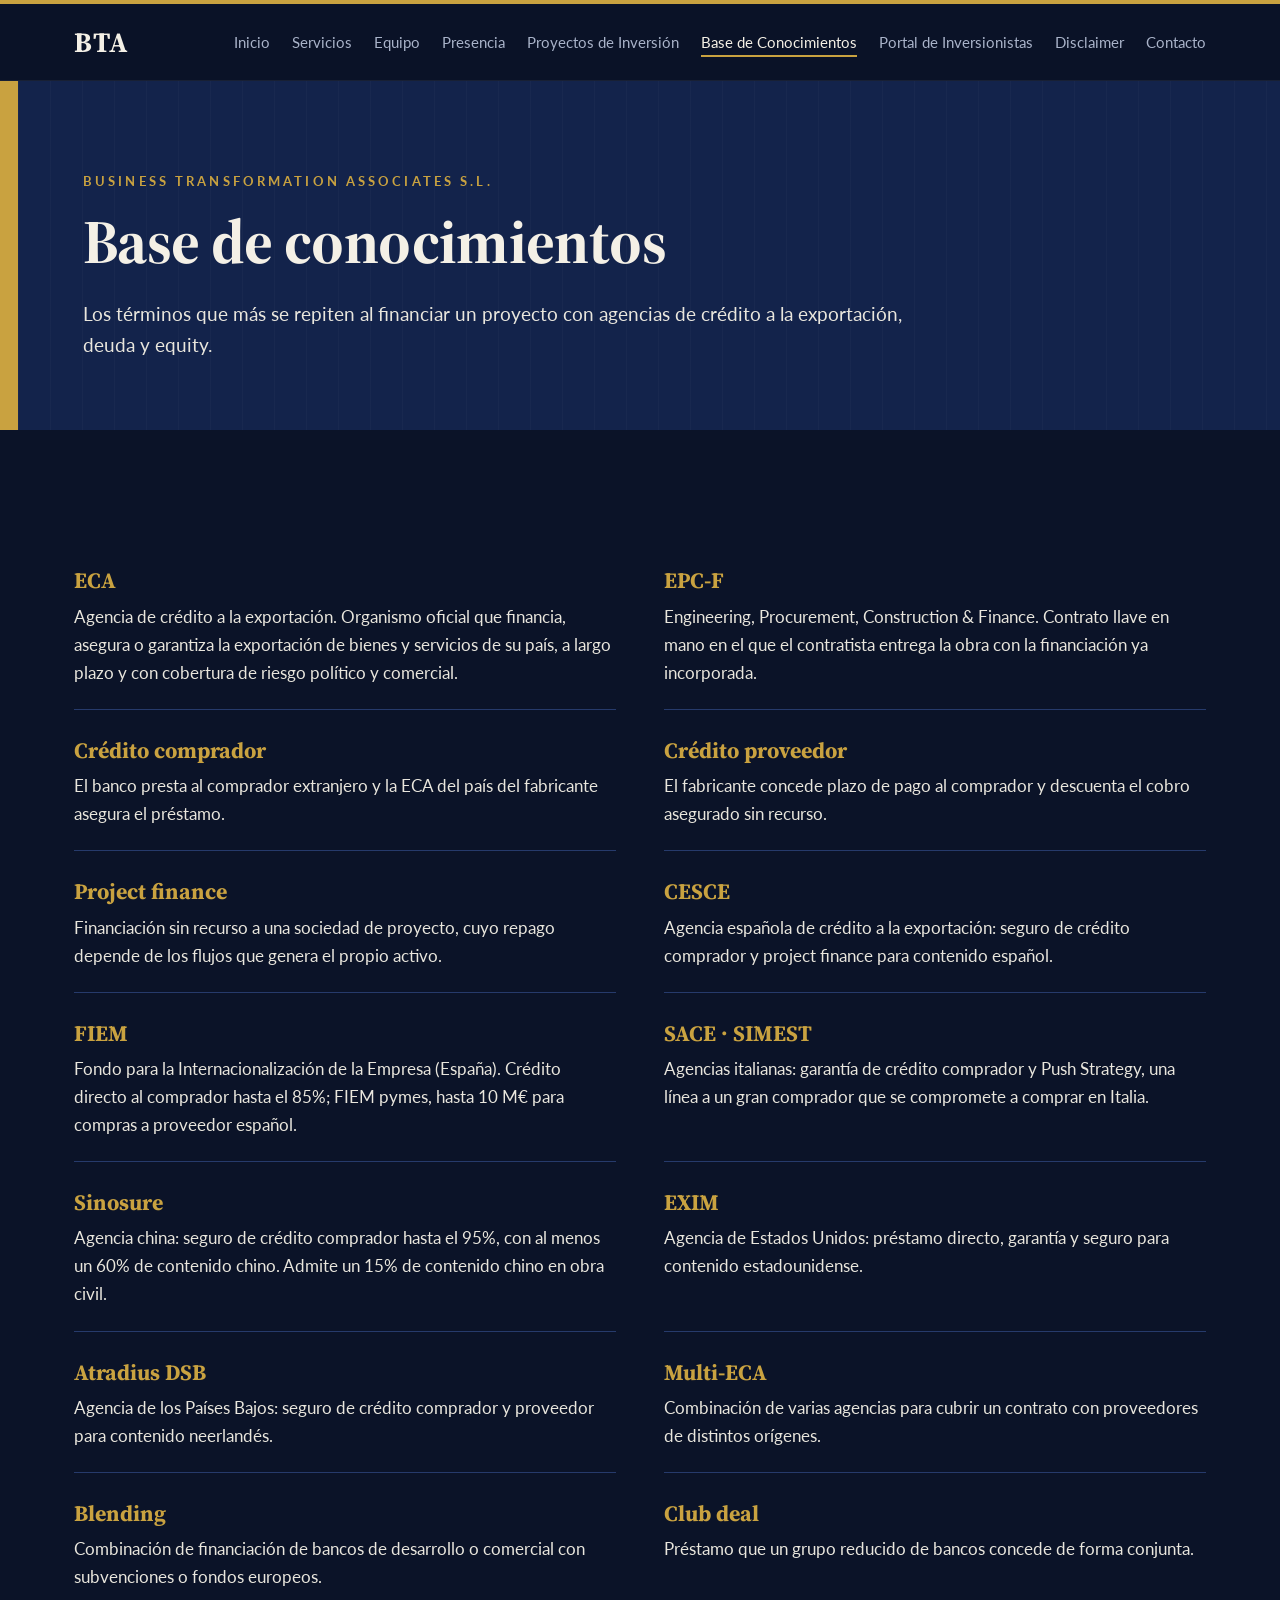
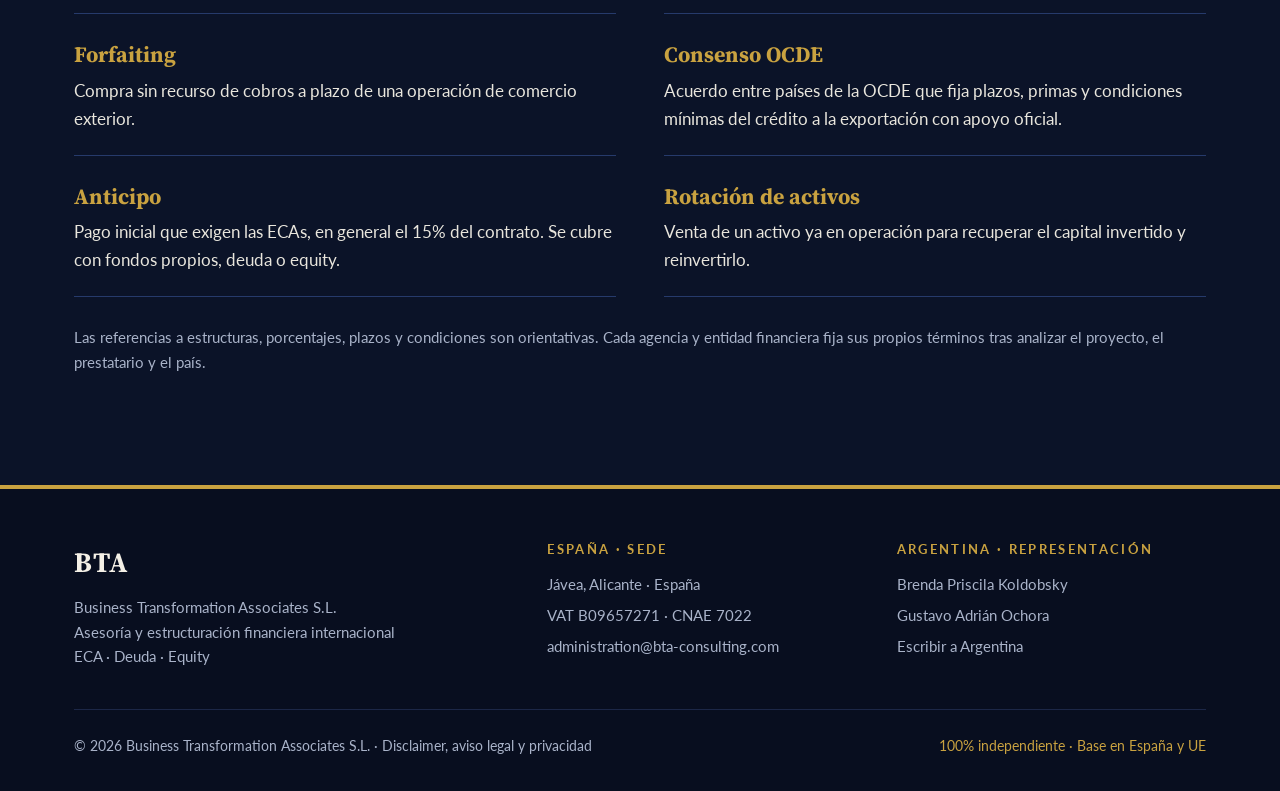
==== conocimientos.html @ 6309d55d "Sitio web de BTA España a partir del brochure 2026 Co-Authored-By: Claude Opus 5.5 <noreply@anthropi" ====
<!doctype html>
<html lang="es">
<head>
  <meta charset="utf-8">
  <meta name="viewport" content="width=device-width, initial-scale=1">
  <title>Base de Conocimientos · BTA</title>
  <meta name="description" content="Glosario de financiación internacional: ECAs, EPC-F, crédito comprador, project finance y más.">
  <meta property="og:title" content="Base de Conocimientos · BTA">
  <meta property="og:description" content="Glosario de financiación internacional: ECAs, EPC-F, crédito comprador, project finance y más.">
  <meta property="og:type" content="website">
  <link rel="icon" href="img/favicon.svg" type="image/svg+xml">
  <link rel="preconnect" href="https://fonts.googleapis.com">
  <link rel="preconnect" href="https://fonts.gstatic.com" crossorigin>
  <link href="https://fonts.googleapis.com/css2?family=Lato:wght@400;700&family=Source+Serif+4:opsz,wght@8..60,400;8..60,700&display=swap" rel="stylesheet">
  <link rel="stylesheet" href="css/styles.css">
</head>
<body>
<a class="saltar" href="#contenido">Saltar al contenido</a>

<header class="cabecera">
  <div class="contenedor">
    <a class="marca" href="index.html" aria-label="BTA · Business Transformation Associates, inicio">
      <span class="marca-sello">BTA</span>
      <span class="marca-texto">Business Transformation<span>Associates S.L.</span></span>
    </a>
    <nav aria-label="Principal">
      <button class="hamburguesa" aria-expanded="false" aria-controls="menu" aria-label="Abrir menú"><span></span><span></span><span></span></button>
      <ul class="menu" id="menu">
        <li><a href="index.html">Inicio</a></li>
        <li><a href="servicios.html">Servicios</a></li>
        <li><a href="equipo.html">Equipo</a></li>
        <li><a href="presencia.html">Presencia</a></li>
        <li><a href="proyectos.html">Proyectos de Inversión</a></li>
        <li><a href="conocimientos.html" class="activo" aria-current="page">Base de Conocimientos</a></li>
        <li><a href="inversionistas.html">Portal de Inversionistas</a></li>
        <li><a href="disclaimer.html">Disclaimer</a></li>
        <li><a href="contacto.html">Contacto</a></li>
      </ul>
    </nav>
  </div>
</header>

<main id="contenido">


<section class="cabecera-pagina">
  <div class="contenedor">
    <p class="antetitulo">Business Transformation Associates S.L.</p>
    <h1>Base de conocimientos</h1>
    <p class="intro">Los términos que más se repiten al financiar un proyecto con agencias de crédito a la exportación, deuda y equity.</p>
  </div>
</section>

<section class="seccion sin-borde">
  <div class="contenedor">
    <dl class="glosario">
      <div><dt>ECA</dt><dd>Agencia de crédito a la exportación. Organismo oficial que financia, asegura o garantiza la exportación de bienes y servicios de su país, a largo plazo y con cobertura de riesgo político y comercial.</dd></div>
      <div><dt>EPC-F</dt><dd>Engineering, Procurement, Construction & Finance. Contrato llave en mano en el que el contratista entrega la obra con la financiación ya incorporada.</dd></div>
      <div><dt>Crédito comprador</dt><dd>El banco presta al comprador extranjero y la ECA del país del fabricante asegura el préstamo.</dd></div>
      <div><dt>Crédito proveedor</dt><dd>El fabricante concede plazo de pago al comprador y descuenta el cobro asegurado sin recurso.</dd></div>
      <div><dt>Project finance</dt><dd>Financiación sin recurso a una sociedad de proyecto, cuyo repago depende de los flujos que genera el propio activo.</dd></div>
      <div><dt>CESCE</dt><dd>Agencia española de crédito a la exportación: seguro de crédito comprador y project finance para contenido español.</dd></div>
      <div><dt>FIEM</dt><dd>Fondo para la Internacionalización de la Empresa (España). Crédito directo al comprador hasta el 85%; FIEM pymes, hasta 10 M€ para compras a proveedor español.</dd></div>
      <div><dt>SACE · SIMEST</dt><dd>Agencias italianas: garantía de crédito comprador y Push Strategy, una línea a un gran comprador que se compromete a comprar en Italia.</dd></div>
      <div><dt>Sinosure</dt><dd>Agencia china: seguro de crédito comprador hasta el 95%, con al menos un 60% de contenido chino. Admite un 15% de contenido chino en obra civil.</dd></div>
      <div><dt>EXIM</dt><dd>Agencia de Estados Unidos: préstamo directo, garantía y seguro para contenido estadounidense.</dd></div>
      <div><dt>Atradius DSB</dt><dd>Agencia de los Países Bajos: seguro de crédito comprador y proveedor para contenido neerlandés.</dd></div>
      <div><dt>Multi-ECA</dt><dd>Combinación de varias agencias para cubrir un contrato con proveedores de distintos orígenes.</dd></div>
      <div><dt>Blending</dt><dd>Combinación de financiación de bancos de desarrollo o comercial con subvenciones o fondos europeos.</dd></div>
      <div><dt>Club deal</dt><dd>Préstamo que un grupo reducido de bancos concede de forma conjunta.</dd></div>
      <div><dt>Forfaiting</dt><dd>Compra sin recurso de cobros a plazo de una operación de comercio exterior.</dd></div>
      <div><dt>Consenso OCDE</dt><dd>Acuerdo entre países de la OCDE que fija plazos, primas y condiciones mínimas del crédito a la exportación con apoyo oficial.</dd></div>
      <div><dt>Anticipo</dt><dd>Pago inicial que exigen las ECAs, en general el 15% del contrato. Se cubre con fondos propios, deuda o equity.</dd></div>
      <div><dt>Rotación de activos</dt><dd>Venta de un activo ya en operación para recuperar el capital invertido y reinvertirlo.</dd></div>
    </dl>
    <p class="nota">Las referencias a estructuras, porcentajes, plazos y condiciones son orientativas. Cada agencia y entidad financiera fija sus propios términos tras analizar el proyecto, el prestatario y el país.</p>
  </div>
</section>
</main>

<footer class="pie">
  <div class="contenedor">
    <div>
      <span class="marca-sello">BTA</span>
      <p style="margin-top:10px">Business Transformation Associates S.L.<br>Asesoría y estructuración financiera internacional<br>ECA · Deuda · Equity</p>
    </div>
    <div>
      <h4>España · Sede</h4>
      <ul>
        <li>Jávea, Alicante · España</li>
        <li>VAT B09657271 · CNAE 7022</li>
        <li><a href="mailto:administration@bta-consulting.com">administration@bta-consulting.com</a></li>
      </ul>
    </div>
    <div>
      <h4>Argentina · Representación</h4>
      <ul>
        <li>Brenda Priscila Koldobsky</li>
        <li>Gustavo Adrián Ochora</li>
        <li><a href="contacto.html">Escribir a Argentina</a></li>
      </ul>
    </div>
    <div class="pie-legal">
      <span>© <span id="anio">2026</span> Business Transformation Associates S.L. · <a href="disclaimer.html">Disclaimer, aviso legal y privacidad</a></span>
      <span class="oro">100% independiente · Base en España y UE</span>
    </div>
  </div>
</footer>
<script src="js/main.js"></script>
</body>
</html>
---- css/styles.css ----
/* BTA · Business Transformation Associates S.L.
   Paleta y tipografía tomadas del brochure corporativo 2026 */
:root {
  --noche: #0b1328;      /* fondo principal */
  --noche-2: #080e1f;    /* pie */
  --azul: #13234b;       /* tarjetas y bandas */
  --azul-borde: #263a6b;
  --oro: #c9a240;
  --oro-oscuro: #8f7228; /* oro sobre crema */
  --verde: #1e9c8e;
  --verde-claro: #36c2b1;
  --crema: #f4f0e6;
  --crema-2: #e8e2d2;
  --texto: #e9e6dd;
  --texto-suave: #a9b3c9;
  --texto-oscuro: #0b1328;
  --gris-oscuro: #4a5266;
  --serif: "Source Serif 4", "DejaVu Serif", Georgia, serif;
  --sans: "Lato", "Segoe UI", system-ui, sans-serif;
  --ancho: 1180px;
}

* { box-sizing: border-box; margin: 0; padding: 0; }
html { scroll-behavior: smooth; scroll-padding-top: 84px; }
body {
  background: var(--noche);
  color: var(--texto);
  font-family: var(--sans);
  font-size: 17px;
  line-height: 1.65;
  -webkit-font-smoothing: antialiased;
}
img, svg { display: block; max-width: 100%; }
a { color: inherit; }
.contenedor { width: 100%; max-width: var(--ancho); margin: 0 auto; padding: 0 24px; }

/* ---------- Tipografía ---------- */
h1, h2, h3.serif { font-family: var(--serif); font-weight: 700; letter-spacing: -0.01em; line-height: 1.15; }
h2 { font-size: clamp(30px, 4.2vw, 46px); color: var(--crema); margin-bottom: 20px; }
h3 { font-size: 20px; font-weight: 700; color: var(--crema); line-height: 1.3; margin-bottom: 6px; }
.antetitulo {
  font-size: 13px; font-weight: 700; letter-spacing: 0.24em; text-transform: uppercase;
  color: var(--oro); margin-bottom: 14px;
}
.intro { font-size: 19px; color: var(--texto); max-width: 860px; }
.intro strong { color: #fff; }
.nota { color: var(--texto-suave); font-size: 15px; margin-top: 28px; }

/* ---------- Cabecera ---------- */
.cabecera {
  position: sticky; top: 0; z-index: 50;
  background: rgba(11, 19, 40, 0.94);
  backdrop-filter: blur(8px);
  border-top: 4px solid var(--oro);
  border-bottom: 1px solid rgba(255,255,255,0.06);
}
.cabecera .contenedor { display: flex; align-items: center; justify-content: space-between; height: 76px; }
.marca { display: flex; align-items: center; gap: 14px; text-decoration: none; }
.marca-sello {
  font-family: var(--serif); font-weight: 700; font-size: 28px; letter-spacing: 0.06em; color: var(--crema);
}
.marca-texto { font-family: var(--serif); font-size: 10.5px; letter-spacing: 0.28em; line-height: 1.5; color: var(--crema); text-transform: uppercase; }
.marca-texto span { color: var(--oro); display: block; }
.menu { display: flex; gap: 28px; list-style: none; }
.menu a { text-decoration: none; font-size: 15px; color: var(--texto-suave); transition: color .2s; }
.menu a:hover, .menu a:focus-visible { color: var(--oro); }
.menu .boton-menu {
  color: var(--noche); background: var(--oro); padding: 9px 18px; font-weight: 700;
}
.menu .boton-menu:hover { color: var(--noche); background: #dab452; }
.hamburguesa { display: none; background: none; border: 0; cursor: pointer; padding: 8px; }
.hamburguesa span { display: block; width: 26px; height: 2px; background: var(--crema); margin: 6px 0; transition: transform .25s, opacity .25s; }

/* ---------- Portada ---------- */
.portada { position: relative; overflow: hidden; border-left: 18px solid var(--oro); }
.portada .contenedor {
  display: grid; grid-template-columns: 1.25fr 1fr; align-items: center; gap: 40px;
  min-height: min(calc(100vh - 80px), 820px); padding-top: 60px; padding-bottom: 60px;
}
.portada-logo { font-family: var(--serif); font-weight: 700; font-size: clamp(88px, 13vw, 150px); line-height: .95; color: var(--crema); letter-spacing: 0.04em; }
.portada-nombre { font-family: var(--serif); font-size: clamp(14px, 1.9vw, 22px); letter-spacing: 0.24em; text-transform: uppercase; margin-top: 26px; line-height: 1.6; }
.portada-nombre span { display: block; color: var(--oro); }
.linea-oro { width: min(460px, 100%); height: 4px; background: var(--oro); margin: 26px 0 30px; }
.portada h1 { font-family: var(--sans); font-size: clamp(22px, 2.6vw, 30px); color: #fff; margin-bottom: 14px; }
.portada .sub { color: var(--texto-suave); font-size: 18px; }
.ficha {
  display: inline-flex; flex-wrap: wrap; gap: 6px 22px; margin-top: 30px;
  background: var(--azul); border-left: 5px solid var(--oro); padding: 14px 22px; font-size: 15px;
}
.ficha span:last-child { color: var(--oro); }
.acciones { display: flex; flex-wrap: wrap; gap: 14px; margin-top: 34px; }
.boton {
  display: inline-block; text-decoration: none; font-weight: 700; font-size: 16px;
  padding: 14px 26px; border: 2px solid var(--oro); transition: background .2s, color .2s;
}
.boton-oro { background: var(--oro); color: var(--noche); }
.boton-oro:hover { background: #dab452; border-color: #dab452; }
.boton-linea { color: var(--oro); }
.boton-linea:hover { background: var(--oro); color: var(--noche); }
.portada-sello { display: flex; justify-content: center; }
.portada-sello svg { width: min(360px, 80%); height: auto; }
.portada::after {
  content: ""; position: absolute; inset: 0 0 0 auto; width: 42%; z-index: -1;
  background: var(--azul);
  background-image: repeating-linear-gradient(90deg, rgba(255,255,255,0.025) 0 1px, transparent 1px 32px);
  border-left: 4px solid var(--oro);
}
.portada { z-index: 0; }

/* ---------- Secciones ---------- */
.seccion { padding: 110px 0; border-top: 4px solid var(--oro); }
.seccion.azul { background: var(--azul); }
.seccion.crema { background: var(--crema); color: var(--texto-oscuro); }
.seccion.crema h2, .seccion.crema h3 { color: var(--texto-oscuro); }
.seccion.crema .antetitulo { color: var(--oro-oscuro); }
.seccion.crema .nota { color: var(--gris-oscuro); }

.rejilla { display: grid; gap: 18px; margin-top: 44px; }
.r3 { grid-template-columns: repeat(3, 1fr); }
.r2 { grid-template-columns: repeat(2, 1fr); }
.r4 { grid-template-columns: repeat(4, 1fr); }
.r5 { grid-template-columns: repeat(5, 1fr); }

.tarjeta { background: var(--azul); padding: 26px 26px 28px; border-top: 5px solid var(--oro); }
.seccion.azul .tarjeta { background: var(--noche); }
.tarjeta.verde { border-top-color: var(--verde); }
.tarjeta.lateral { border-top: 0; border-left: 5px solid var(--oro); }
.tarjeta.lateral.verde { border-left-color: var(--verde); }
.tarjeta p { color: var(--texto-suave); }
.tarjeta .icono { width: 30px; height: 30px; margin-bottom: 14px; stroke: var(--oro); }
.tarjeta.verde .icono { stroke: var(--verde-claro); }

/* Cifras */
.cifras { display: grid; grid-template-columns: repeat(4, 1fr); gap: 24px; margin-top: 50px; }
.cifra { border-left: 2px solid var(--oro); padding: 4px 0 4px 28px; }
.cifra b { display: block; font-family: var(--serif); font-size: clamp(54px, 6vw, 82px); color: var(--oro); line-height: 1.05; }
.cifra span { color: var(--texto); font-size: 17px; }

/* Tres vías */
.vias { display: grid; grid-template-columns: 1fr auto 1fr auto 1fr; align-items: stretch; gap: 14px; margin-top: 44px; }
.via { background: var(--azul); padding: 30px; border-top: 6px solid var(--oro); }
.via.deuda { border-top-color: var(--verde); }
.via.equity { border-top-color: var(--crema); }
.via b { display: block; font-family: var(--serif); font-size: 50px; line-height: 1.1; color: var(--oro); margin-bottom: 14px; }
.via.deuda b { color: var(--verde-claro); }
.via.equity b { color: var(--crema); }
.via p { color: var(--texto-suave); }
.flecha { align-self: center; color: #3c5288; font-size: 28px; }
.banda-oro {
  display: flex; align-items: center; gap: 22px; margin-top: 26px; padding: 18px 28px;
  background: var(--oro); color: var(--noche); font-weight: 700; font-size: 18px;
}
.banda-oro b { font-family: var(--serif); font-size: 26px; letter-spacing: 0.06em; }

/* Tablas */
.tabla-envoltura { margin-top: 40px; overflow-x: auto; }
table { width: 100%; border-collapse: collapse; min-width: 720px; font-size: 17px; }
thead th { background: var(--noche); color: #fff; text-align: left; padding: 15px 16px; font-weight: 700; }
thead th:first-child { color: var(--oro); }
tbody td { padding: 13px 16px; border-bottom: 1px solid #d3ccb9; }
tbody tr:nth-child(even) td { background: var(--crema-2); }
tbody td:first-child { font-weight: 700; }

/* Producto 1 */
.producto { display: grid; grid-template-columns: 0.75fr 1.25fr; gap: 36px; margin-top: 44px; align-items: start; }
.caja-oro { background: var(--oro); color: var(--noche); padding: 30px 32px; }
.caja-oro h3 { color: var(--noche); font-size: 14px; letter-spacing: 0.18em; text-transform: uppercase; margin-bottom: 14px; }
.caja-oro ul { padding-left: 20px; }
.caja-oro li { margin-bottom: 6px; font-size: 17px; }
.lista-def { border-top: 2px solid var(--oro); }
.lista-def div { display: grid; grid-template-columns: 200px 1fr; gap: 24px; padding: 18px 0; border-bottom: 1px solid var(--azul-borde); }
.lista-def dt { color: var(--oro); font-weight: 700; }
.lista-def dd { color: var(--texto); }

/* Pasos */
.pasos { display: grid; gap: 14px; margin-top: 44px; }
.pasos.cuatro { grid-template-columns: repeat(4, 1fr); }
.pasos.cinco { grid-template-columns: repeat(5, 1fr); }
.paso { background: var(--azul); padding: 26px 24px; border-top: 5px solid var(--oro); position: relative; }
.paso .num { font-family: var(--serif); font-weight: 700; font-size: 38px; color: var(--oro); line-height: 1.1; margin-bottom: 10px; }
.paso p { color: var(--texto-suave); font-size: 16px; }
.paso h3 { font-size: 18px; }
.paso.c-1 { border-top-color: #aeb8d4; } .paso.c-1 .num { color: #aeb8d4; }
.paso.c-3 { border-top-color: var(--verde); } .paso.c-3 .num { color: var(--verde-claro); }
.paso.final { background: var(--oro); border-top-color: var(--oro); }
.paso.final .num, .paso.final h3, .paso.final p { color: var(--noche); }
.sectores-lista { margin-top: 44px; padding-top: 30px; border-top: 1px solid var(--azul-borde); }
.sectores-lista p:not(.antetitulo) { font-family: var(--serif); font-size: 21px; color: var(--crema); line-height: 1.7; }

/* Estructuras */
.estructura { background: var(--azul); padding: 28px 30px; border-top: 5px solid var(--oro); }
.estructura.verde { border-top-color: var(--verde); }
.estructura.blanca { border-top-color: var(--crema); }
.estructura h3 { font-size: 14px; letter-spacing: 0.18em; text-transform: uppercase; color: var(--oro); margin-bottom: 14px; }
.estructura.verde h3 { color: var(--verde-claro); }
.estructura.blanca h3 { color: var(--crema); }
.estructura ul { padding-left: 20px; }
.estructura li { margin-bottom: 7px; }
.r-estructuras { grid-template-columns: 1.35fr 1fr 1fr; }

/* Regiones */
.region { border-top: 2px solid var(--oro); padding-top: 18px; }
.region h3 { font-family: var(--serif); font-size: 24px; }
.region p { color: var(--texto-suave); }

/* Criterios (crema) */
.criterio { border-top: 4px solid var(--texto-oscuro); padding-top: 18px; }
.criterio.oro { border-top-color: var(--oro); }
.criterio p { color: var(--gris-oscuro); }

/* Por qué BTA */
.sellos { display: grid; grid-template-columns: repeat(4, 1fr); gap: 16px; margin-top: 30px; padding-top: 24px; border-top: 1px solid var(--azul-borde); }
.sellos span { color: var(--oro); font-weight: 700; }

/* Presencia */
.oficina { background: var(--azul); padding: 32px; border-left: 5px solid var(--oro); }
.oficina.verde { border-left-color: var(--verde); }
.oficina .pais { font-family: var(--serif); font-size: 28px; color: var(--crema); margin-bottom: 4px; }
.oficina .rol { color: var(--oro); font-weight: 700; margin-bottom: 14px; }
.oficina.verde .rol { color: var(--verde-claro); }
.oficina p { color: var(--texto-suave); }

/* Equipo */
.persona { background: var(--noche); border-left: 5px solid var(--oro); padding: 28px; display: flex; gap: 22px; align-items: flex-start; }
.persona.verde { border-left-color: var(--verde); }
.iniciales {
  flex: none; width: 78px; height: 78px; border: 1.5px solid var(--oro); border-radius: 50%;
  display: grid; place-items: center; font-family: var(--serif); font-weight: 700; font-size: 24px; color: var(--oro);
}
.persona.verde .iniciales { border-color: var(--verde-claro); color: var(--verde-claro); }
.persona h3 { font-size: 21px; }
.persona .cargo { color: var(--oro); font-weight: 700; margin-bottom: 8px; }
.persona.verde .cargo { color: var(--verde-claro); }
.persona p { color: var(--texto-suave); font-size: 16px; }

/* Contacto */
.contacto { display: grid; grid-template-columns: 1fr 1.2fr; gap: 50px; margin-top: 44px; }
.datos dl div { padding: 16px 0; border-bottom: 1px solid var(--azul-borde); }
.datos dt { font-size: 13px; letter-spacing: 0.18em; text-transform: uppercase; color: var(--oro); font-weight: 700; }
.datos dd { font-size: 18px; color: var(--texto); }
.datos a { color: var(--texto); text-decoration-color: var(--oro); text-underline-offset: 4px; }
form { background: var(--azul); padding: 34px; border-top: 5px solid var(--oro); }
.campo { margin-bottom: 18px; }
.campo label { display: block; font-size: 14px; font-weight: 700; margin-bottom: 6px; color: var(--crema); }
.campo input, .campo select, .campo textarea {
  width: 100%; background: var(--noche); color: var(--texto); border: 1px solid var(--azul-borde);
  padding: 13px 14px; font: inherit; font-size: 16px;
}
.campo input:focus, .campo select:focus, .campo textarea:focus { outline: 2px solid var(--oro); outline-offset: 0; border-color: var(--oro); }
.campo textarea { min-height: 130px; resize: vertical; }
.fila { display: grid; grid-template-columns: 1fr 1fr; gap: 16px; }
.casilla { display: flex; gap: 10px; align-items: flex-start; font-size: 14px; color: var(--texto-suave); margin: 6px 0 22px; }
.casilla input { margin-top: 5px; accent-color: var(--oro); }
.casilla a { color: var(--oro); }
form button { border: 0; cursor: pointer; font: inherit; font-weight: 700; }
.form-aviso { font-size: 14px; color: var(--texto-suave); margin-top: 14px; }

/* Pie */
.pie { background: var(--noche-2); padding: 50px 0 34px; border-top: 4px solid var(--oro); font-size: 15px; color: var(--texto-suave); }
.pie .contenedor { display: grid; grid-template-columns: 1.4fr 1fr 1fr; gap: 40px; }
.pie h4 { color: var(--oro); font-size: 13px; letter-spacing: 0.18em; text-transform: uppercase; margin-bottom: 12px; }
.pie ul { list-style: none; }
.pie li { margin-bottom: 6px; }
.pie a { text-decoration: none; }
.pie a:hover { color: var(--oro); }
.pie-legal { grid-column: 1 / -1; display: flex; flex-wrap: wrap; justify-content: space-between; gap: 12px; padding-top: 24px; border-top: 1px solid #1c2747; font-size: 14px; }
.pie-legal .oro { color: var(--oro); }

/* Página legal */
.legal { padding: 80px 0 110px; }
.legal h1 { font-size: clamp(32px, 4.5vw, 48px); color: var(--crema); margin-bottom: 30px; }
.legal h2 { font-size: 26px; margin: 46px 0 14px; }
.legal p, .legal li { color: var(--texto); max-width: 860px; margin-bottom: 12px; }
.legal ul { padding-left: 22px; }
.legal .bloque { border-left: 4px solid var(--oro); padding-left: 26px; }
.legal .pendiente { color: var(--oro); }

/* Accesibilidad */
.saltar { position: absolute; left: -9999px; top: 0; background: var(--oro); color: var(--noche); padding: 10px 16px; z-index: 100; }
.saltar:focus { left: 10px; top: 10px; }
:focus-visible { outline: 2px solid var(--oro); outline-offset: 3px; }

/* ---------- Responsive ---------- */
@media (max-width: 1080px) {
  .menu { gap: 18px; }
  .menu a { font-size: 14px; }
  .pasos.cinco { grid-template-columns: repeat(3, 1fr); }
}
@media (max-width: 960px) {
  .portada { border-left-width: 10px; }
  .portada .contenedor { grid-template-columns: 1fr; min-height: auto; padding-top: 70px; padding-bottom: 70px; }
  .portada::after { display: none; }
  .portada-sello { display: none; }
  .r3, .r4, .r-estructuras { grid-template-columns: repeat(2, 1fr); }
  .cifras { grid-template-columns: repeat(2, 1fr); row-gap: 40px; }
  .vias { grid-template-columns: 1fr; }
  .flecha { transform: rotate(90deg); justify-self: center; }
  .producto, .contacto { grid-template-columns: 1fr; }
  .pasos.cuatro { grid-template-columns: repeat(2, 1fr); }
  .sellos { grid-template-columns: repeat(2, 1fr); }
  .pie .contenedor { grid-template-columns: 1fr 1fr; }
  .pie .contenedor > div:first-child { grid-column: 1 / -1; }
}
@media (max-width: 640px) {
  body { font-size: 16px; }
  .contenedor { padding: 0 16px; }
  .seccion { padding: 76px 0; }
  .marca-texto { display: none; }
  .r2, .r3, .r4, .r-estructuras, .pasos.cuatro, .pasos.cinco, .cifras, .sellos, .fila { grid-template-columns: 1fr; }
  .lista-def div { grid-template-columns: 1fr; gap: 4px; }
  .banda-oro { flex-direction: column; align-items: flex-start; gap: 6px; }
  .persona { flex-direction: column; }
  form { padding: 24px 18px; }
  .pie .contenedor { grid-template-columns: 1fr; }
  .intro { font-size: 17px; }
}
@media (prefers-reduced-motion: reduce) {
  html { scroll-behavior: auto; }
  * { transition: none !important; }
}

/* ---------- Estructura multipágina ---------- */
.menu { gap: 22px; }
.menu a { position: relative; padding: 6px 0; white-space: nowrap; }
.menu a.activo { color: var(--crema); }
.menu a.activo::after { content: ""; position: absolute; left: 0; right: 0; bottom: 0; height: 2px; background: var(--oro); }
.cabecera-pagina { padding: 90px 0 70px; border-left: 18px solid var(--oro); background: var(--azul);
  background-image: repeating-linear-gradient(90deg, rgba(255,255,255,0.025) 0 1px, transparent 1px 32px); }
.cabecera-pagina h1 { font-size: clamp(36px, 5.5vw, 62px); color: var(--crema); margin-bottom: 20px; }
.seccion.sin-borde { border-top: 0; }
.seccion.borde-fino { border-top: 1px solid #d3ccb9; }
.sin-margen { margin-top: 0 !important; }
.r1 { grid-template-columns: 1fr; }
.persona.destacada { padding: 36px; }
.persona.destacada .iniciales { width: 96px; height: 96px; font-size: 28px; }
.persona .mail { margin-top: 10px; }
.persona .mail a { color: var(--crema); text-underline-offset: 4px; text-decoration-color: var(--oro); }
.llamada h2 { margin-bottom: 14px; }
.glosario { display: grid; grid-template-columns: repeat(2, 1fr); gap: 0 48px; }
.glosario div { padding: 22px 0; border-bottom: 1px solid var(--azul-borde); }
.glosario dt { font-family: var(--serif); font-weight: 700; font-size: 22px; color: var(--oro); margin-bottom: 4px; }
.glosario dd { color: var(--texto); }
.pasos-acceso { list-style: none; display: grid; grid-template-columns: repeat(3, 1fr); gap: 16px; margin-top: 36px; }
.pasos-acceso li { background: var(--noche); border-top: 5px solid var(--oro); padding: 24px; color: var(--texto-suave); }
.pasos-acceso b { display: block; font-family: var(--serif); font-size: 34px; color: var(--oro); line-height: 1.2; margin-bottom: 8px; }
@media (max-width: 1500px) { .marca-texto { display: none; } }
@media (max-width: 1240px) {
  .hamburguesa { display: block; }
  .menu {
    position: fixed; top: 80px; left: 0; right: 0; bottom: 0; flex-direction: column; gap: 0;
    background: var(--noche); padding: 20px 24px; transform: translateX(100%); transition: transform .3s;
    overflow-y: auto; visibility: hidden;
  }
  .menu.abierto { transform: none; visibility: visible; }
  .menu li { border-bottom: 1px solid var(--azul-borde); }
  .menu a { display: block; padding: 16px 0; font-size: 18px; }
  .menu a.activo::after { display: none; }
  .menu a.activo { color: var(--oro); }
  .hamburguesa[aria-expanded="true"] span:nth-child(1) { transform: translateY(8px) rotate(45deg); }
  .hamburguesa[aria-expanded="true"] span:nth-child(2) { opacity: 0; }
  .hamburguesa[aria-expanded="true"] span:nth-child(3) { transform: translateY(-8px) rotate(-45deg); }
  .marca-texto { display: block; }
}
@media (max-width: 960px) {
  .cabecera-pagina { border-left-width: 10px; padding: 64px 0 50px; }
  .glosario, .pasos-acceso { grid-template-columns: 1fr; }
}
@media (max-width: 640px) { .marca-texto { display: none; } }
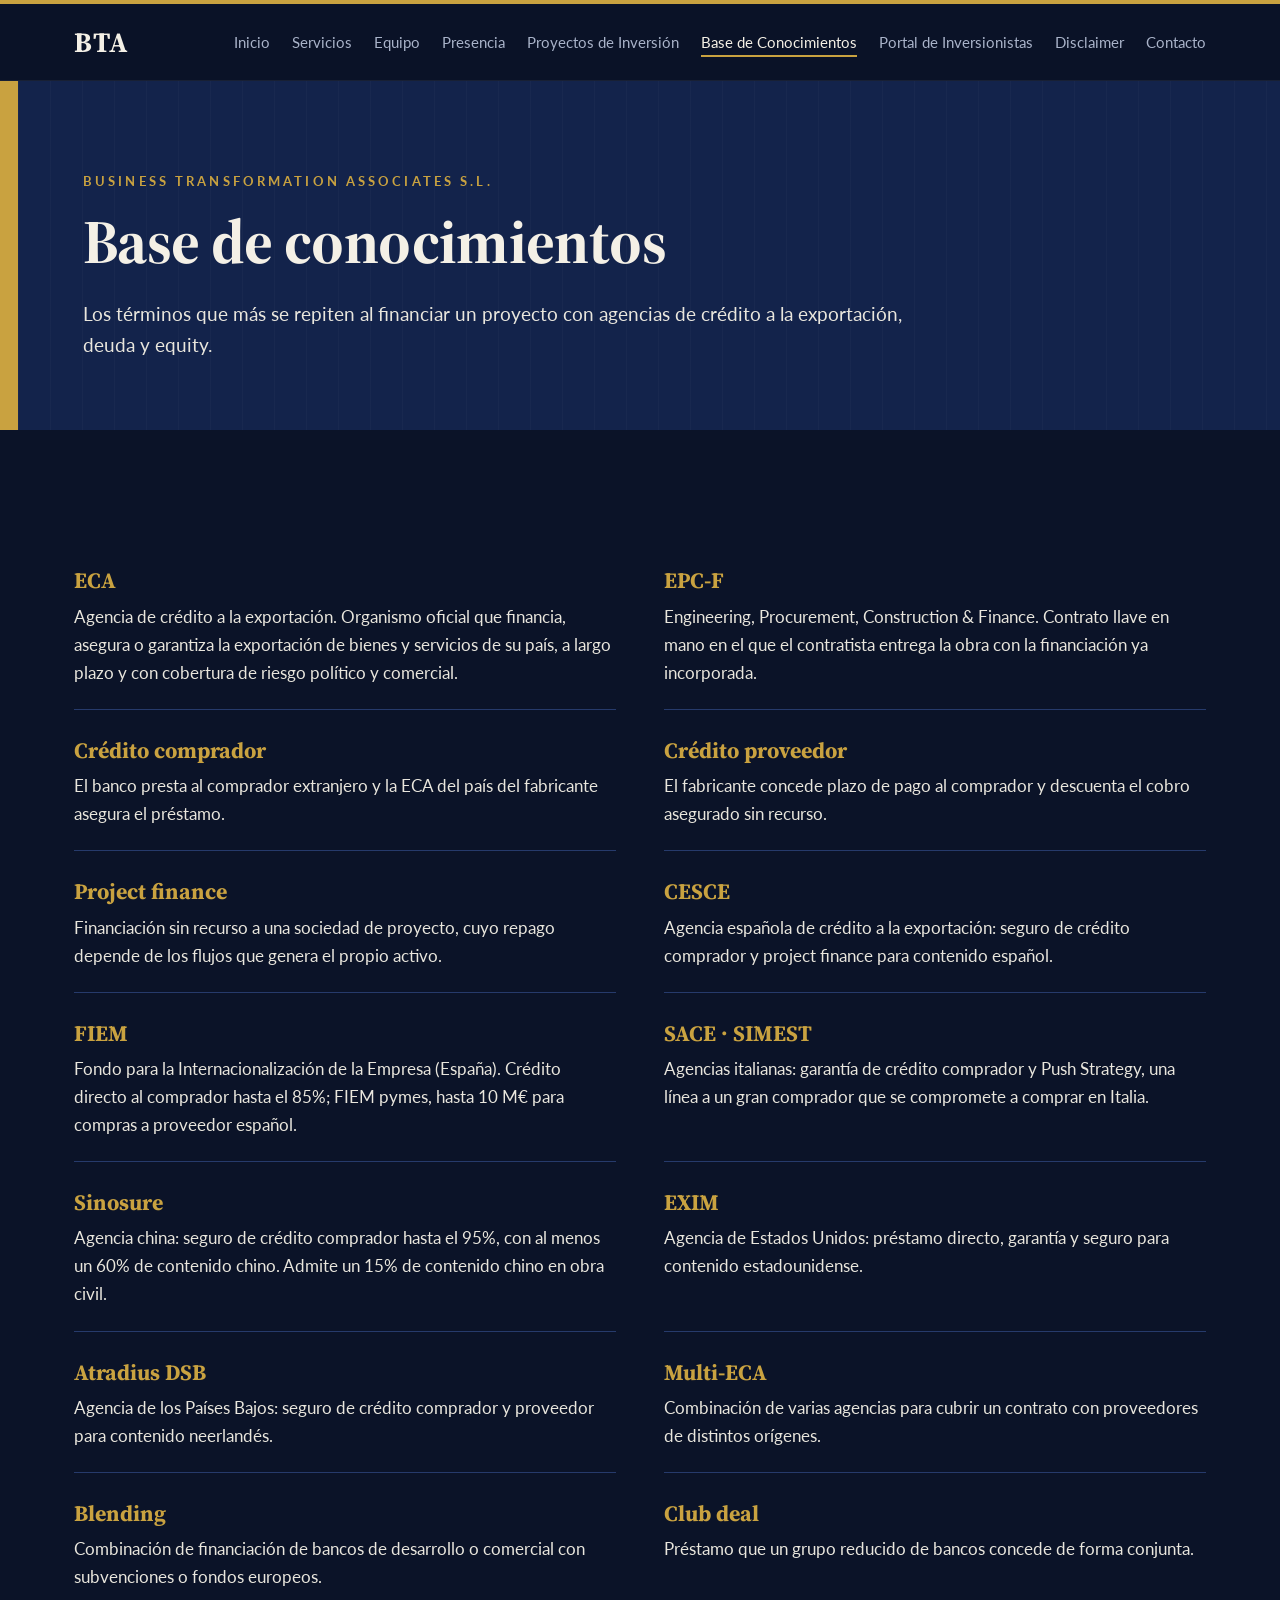
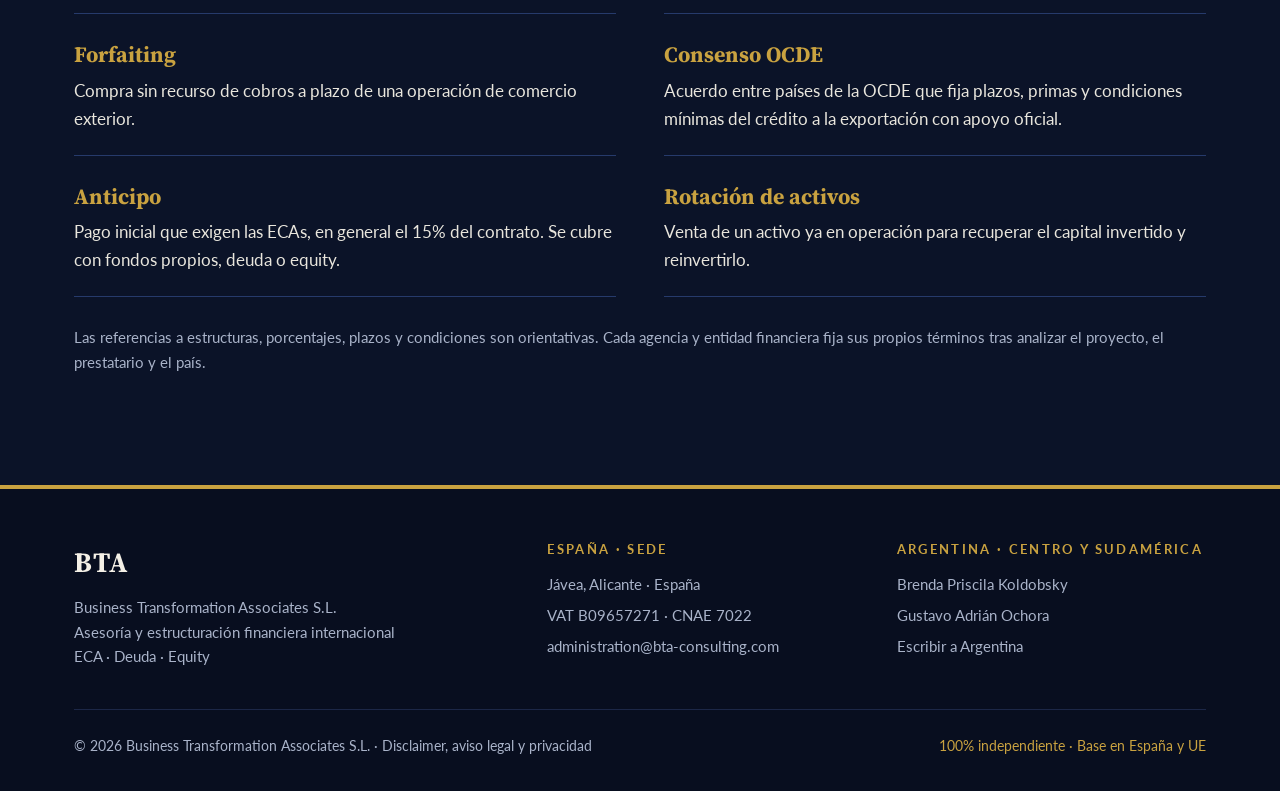
==== commit d9b3801e: "Presencia en Centro y Sudamérica desde Argentina Co-Authored-By: Claude Opus 5.5 <noreply@anthropic." ====
--- a/conocimientos.html
+++ b/conocimientos.html
@@ -93,7 +93,7 @@
       </ul>
     </div>
     <div>
-      <h4>Argentina · Representación</h4>
+      <h4>Argentina · Centro y Sudamérica</h4>
       <ul>
         <li>Brenda Priscila Koldobsky</li>
         <li>Gustavo Adrián Ochora</li>
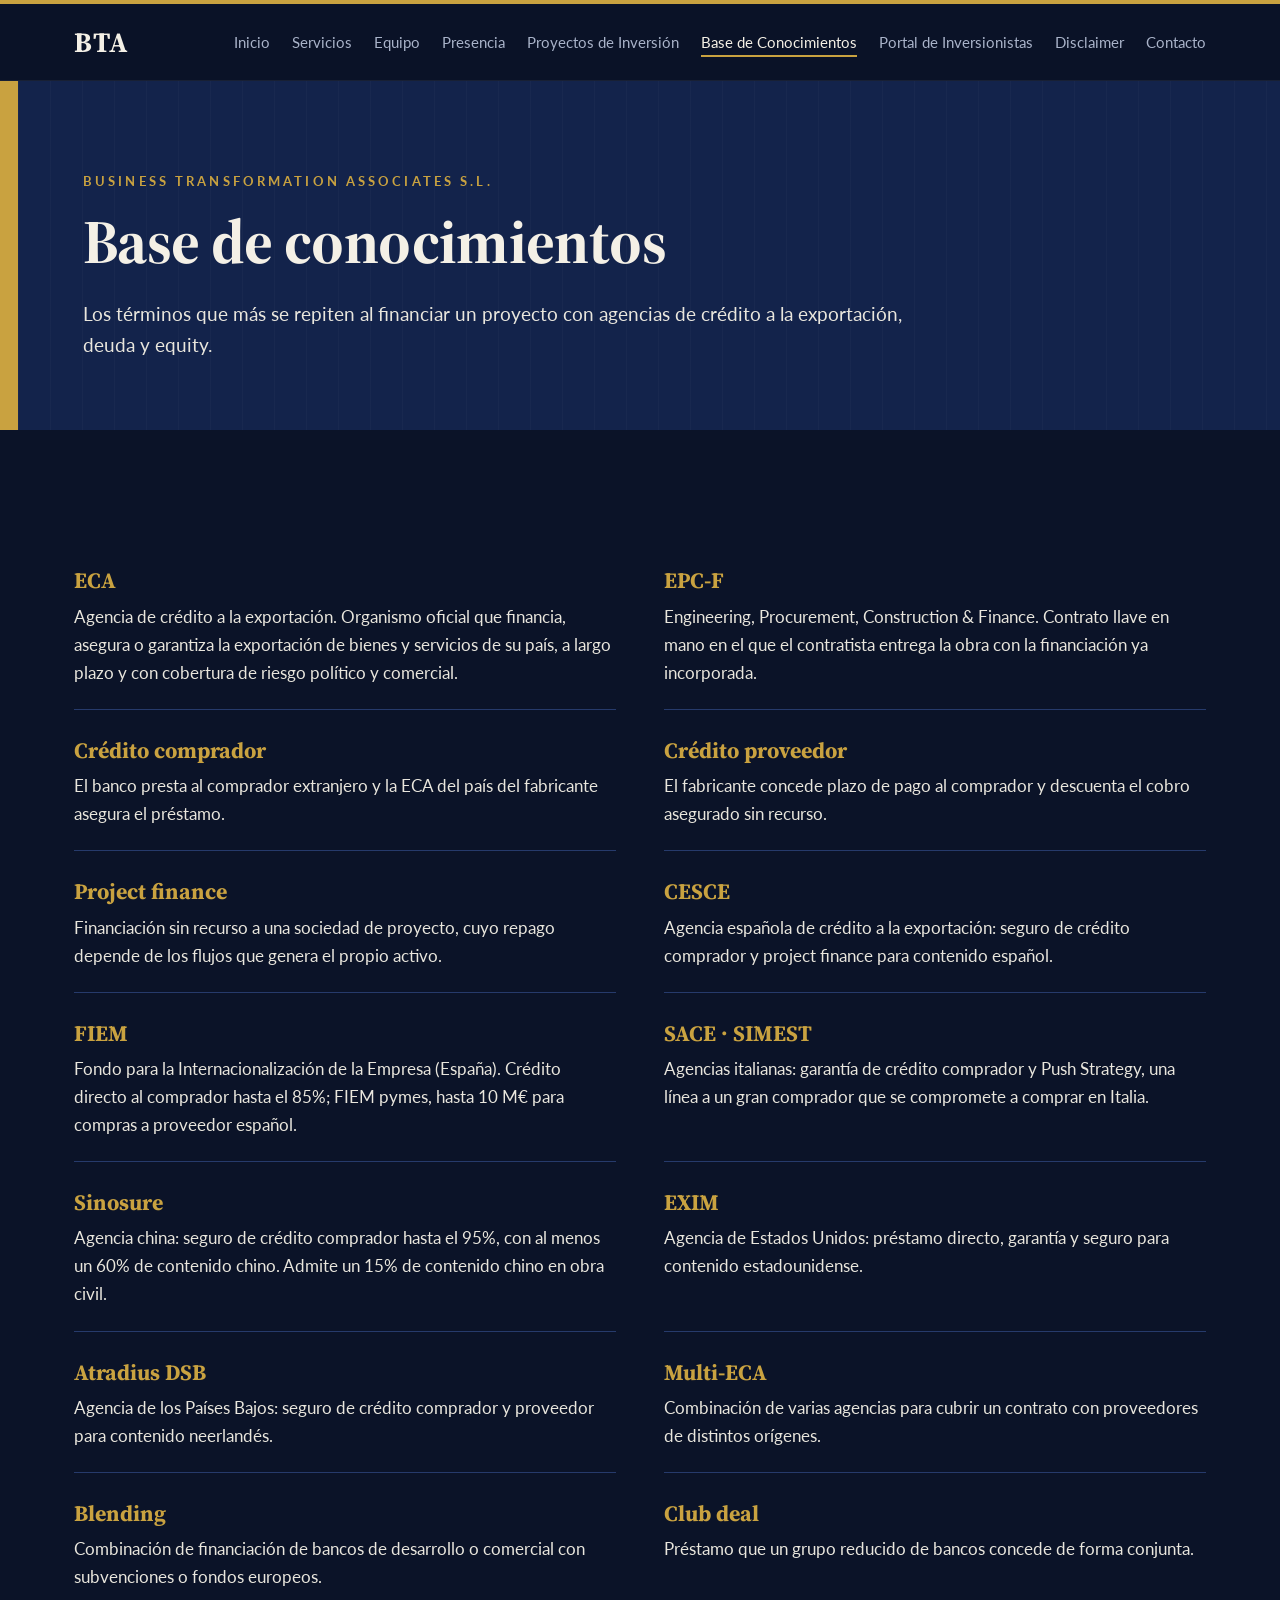
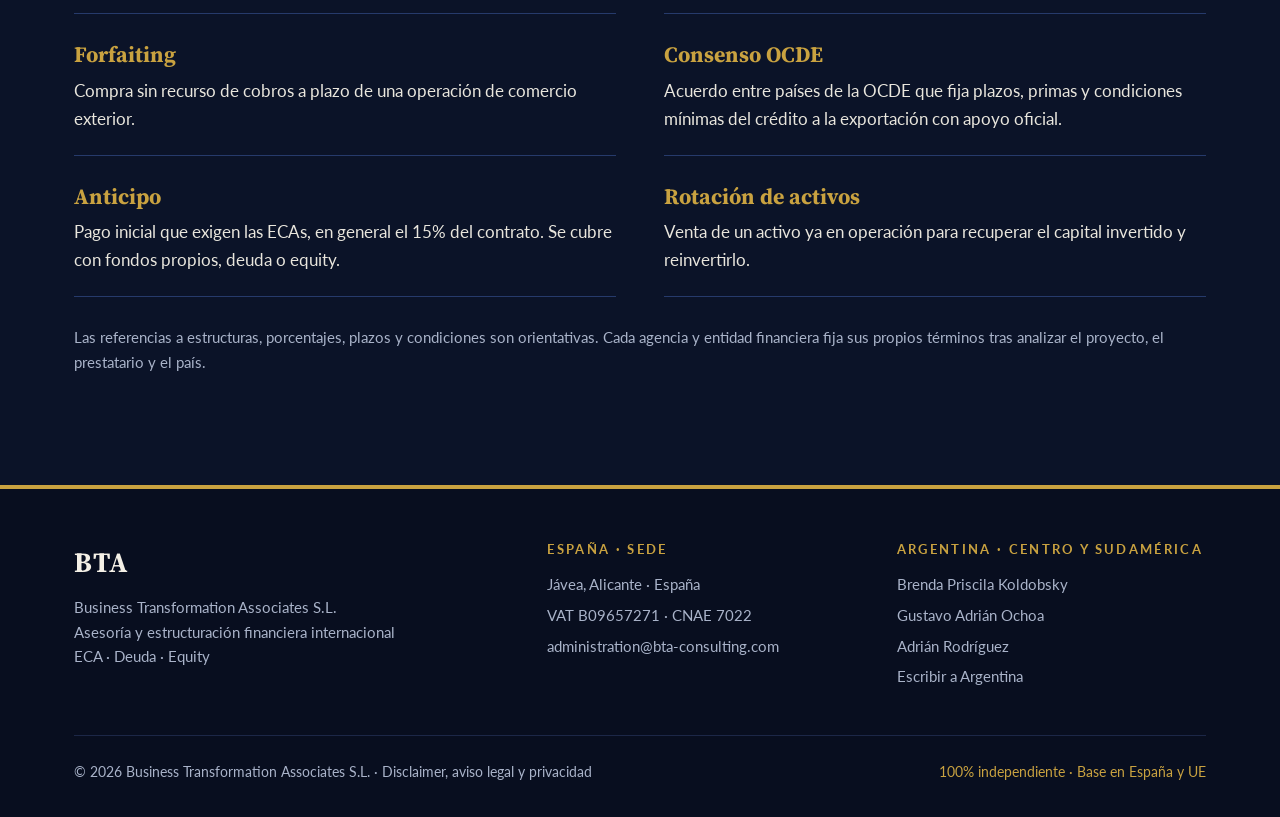
==== commit 681bbb44: "Equipo de Argentina: cargos, teléfonos y mails; suma a Adrián Rodríguez Brenda pasa a Directora Gene" ====
--- a/conocimientos.html
+++ b/conocimientos.html
@@ -4,6 +4,7 @@
   <meta charset="utf-8">
   <meta name="viewport" content="width=device-width, initial-scale=1">
   <title>Base de Conocimientos · BTA</title>
+  <meta name="robots" content="noindex, nofollow">
   <meta name="description" content="Glosario de financiación internacional: ECAs, EPC-F, crédito comprador, project finance y más.">
   <meta property="og:title" content="Base de Conocimientos · BTA">
   <meta property="og:description" content="Glosario de financiación internacional: ECAs, EPC-F, crédito comprador, project finance y más.">
@@ -95,8 +96,7 @@
     <div>
       <h4>Argentina · Centro y Sudamérica</h4>
       <ul>
-        <li>Brenda Priscila Koldobsky</li>
-        <li>Gustavo Adrián Ochora</li>
+        <li>Brenda Priscila Koldobsky</li>         <li>Gustavo Adrián Ochoa</li>         <li>Adrián Rodríguez</li>
         <li><a href="contacto.html">Escribir a Argentina</a></li>
       </ul>
     </div>
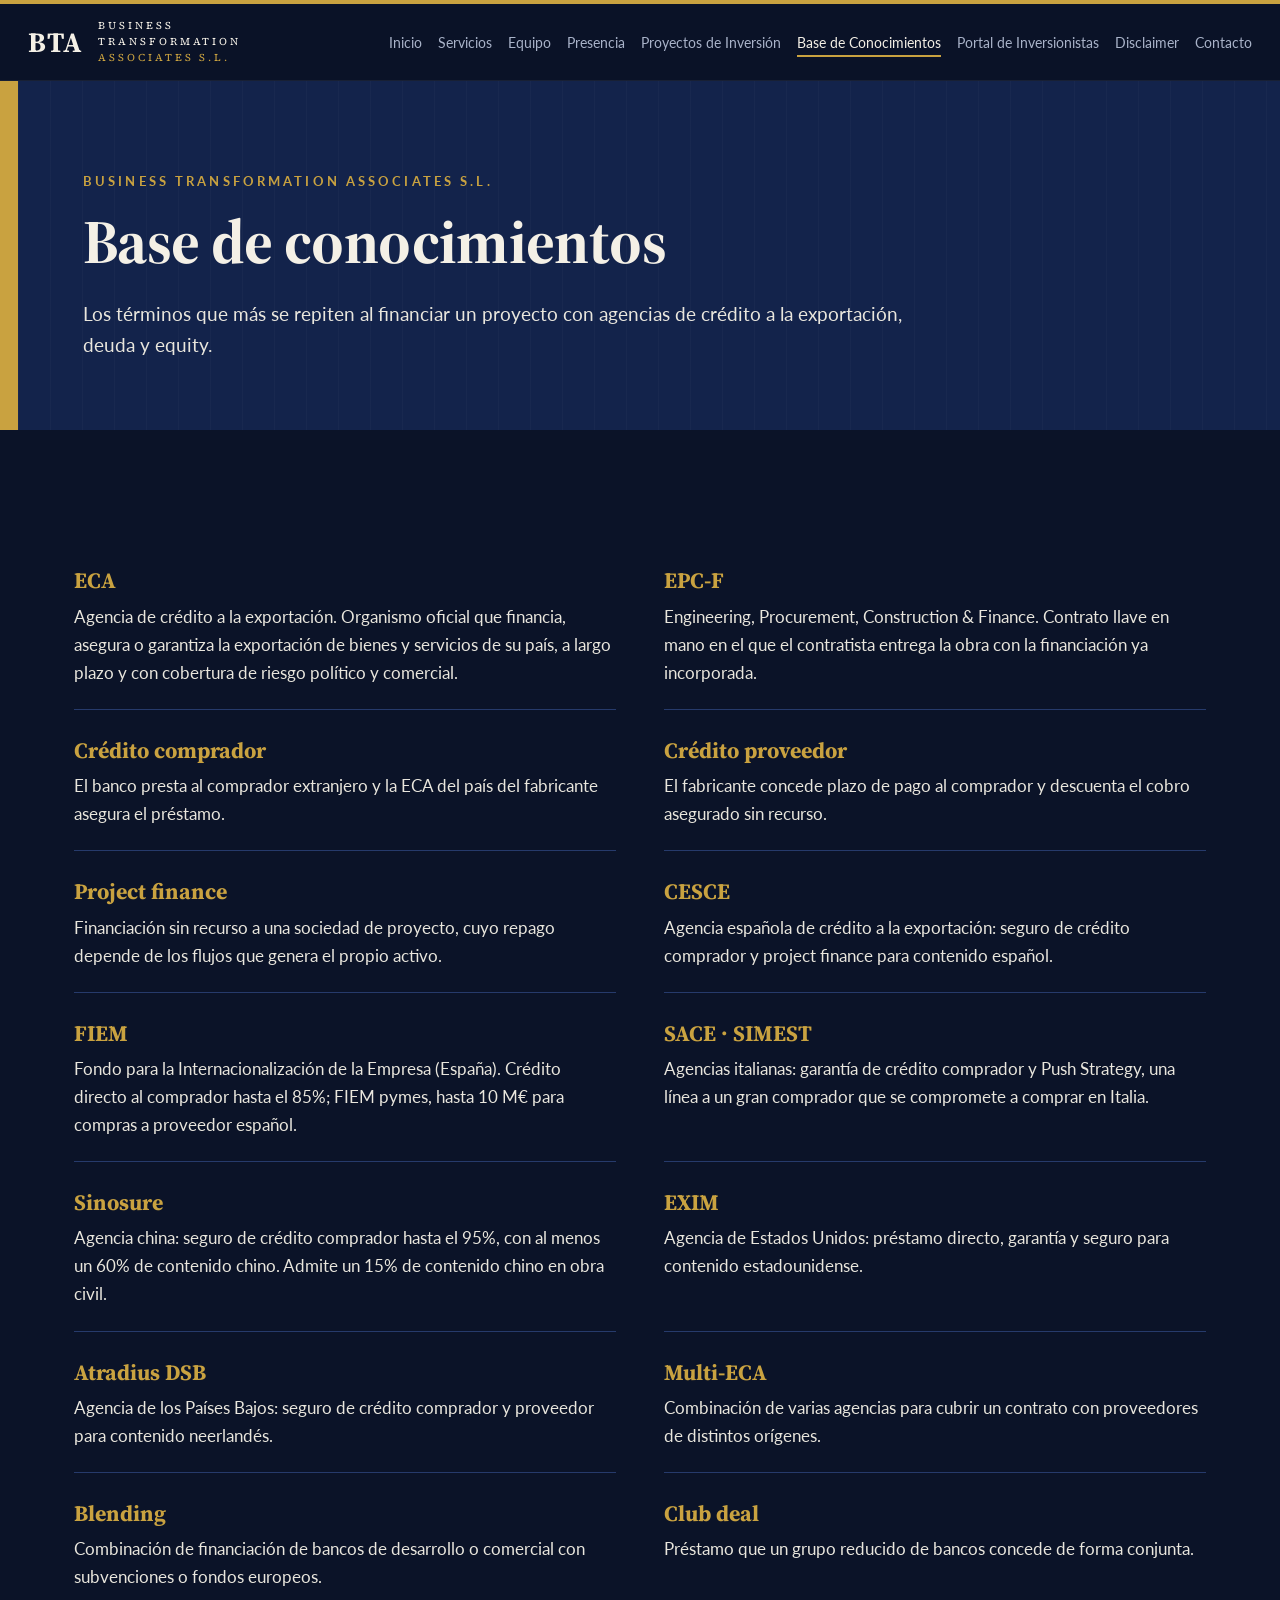
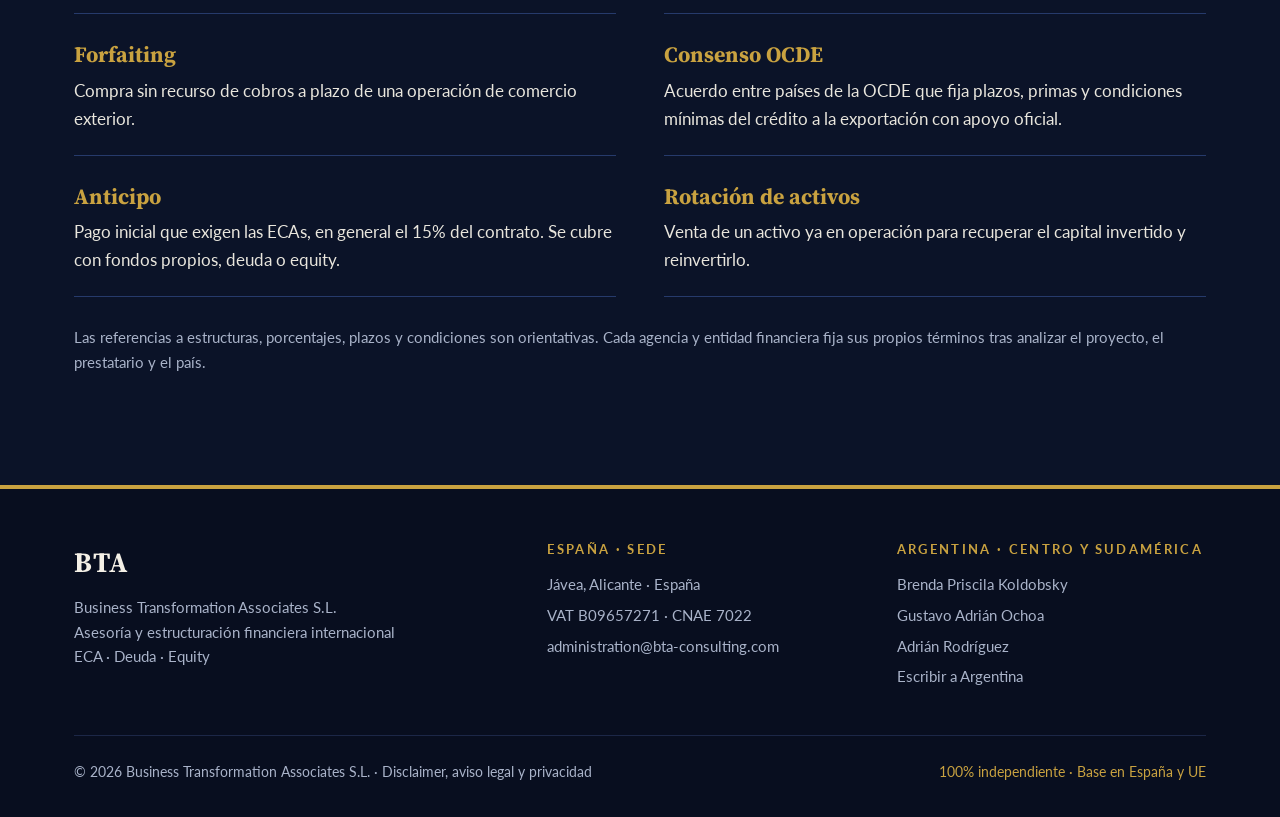
==== commit 6cfd3df9: "Cabecera: el texto del logo vuelve, en tres renglones, en todos los tamaños En notebooks (1241-1440 " ====
--- a/conocimientos.html
+++ b/conocimientos.html
@@ -22,7 +22,7 @@
   <div class="contenedor">
     <a class="marca" href="index.html" aria-label="BTA · Business Transformation Associates, inicio">
       <span class="marca-sello">BTA</span>
-      <span class="marca-texto">Business Transformation<span>Associates S.L.</span></span>
+      <span class="marca-texto">Business<br>Transformation<span>Associates S.L.</span></span>
     </a>
     <nav aria-label="Principal">
       <button class="hamburguesa" aria-expanded="false" aria-controls="menu" aria-label="Abrir menú"><span></span><span></span><span></span></button>
--- a/css/styles.css
+++ b/css/styles.css
@@ -54,8 +54,8 @@
   border-top: 4px solid var(--oro);
   border-bottom: 1px solid rgba(255,255,255,0.06);
 }
-.cabecera .contenedor { display: flex; align-items: center; justify-content: space-between; height: 76px; }
-.marca { display: flex; align-items: center; gap: 14px; text-decoration: none; }
+.cabecera .contenedor { display: flex; align-items: center; justify-content: space-between; gap: 48px; height: 76px; max-width: none; padding: 0 40px; }
+.marca { display: flex; align-items: center; gap: 14px; text-decoration: none; flex-shrink: 0; }
 .marca-sello {
   font-family: var(--serif); font-weight: 700; font-size: 28px; letter-spacing: 0.06em; color: var(--crema);
 }
@@ -97,7 +97,7 @@
 .boton-oro:hover { background: #dab452; border-color: #dab452; }
 .boton-linea { color: var(--oro); }
 .boton-linea:hover { background: var(--oro); color: var(--noche); }
-.portada-sello { display: flex; justify-content: center; }
+.portada-sello { position: absolute; top: 0; bottom: 0; right: 0; width: 42%; padding-left: 4px; display: flex; align-items: center; justify-content: center; }
 .portada-sello svg { width: min(360px, 80%); height: auto; }
 .portada::after {
   content: ""; position: absolute; inset: 0 0 0 auto; width: 42%; z-index: -1;
@@ -305,7 +305,6 @@
   body { font-size: 16px; }
   .contenedor { padding: 0 16px; }
   .seccion { padding: 76px 0; }
-  .marca-texto { display: none; }
   .r2, .r3, .r4, .r-estructuras, .pasos.cuatro, .pasos.cinco, .cifras, .sellos, .fila { grid-template-columns: 1fr; }
   .lista-def div { grid-template-columns: 1fr; gap: 4px; }
   .banda-oro { flex-direction: column; align-items: flex-start; gap: 6px; }
@@ -343,7 +342,7 @@
 .pasos-acceso { list-style: none; display: grid; grid-template-columns: repeat(3, 1fr); gap: 16px; margin-top: 36px; }
 .pasos-acceso li { background: var(--noche); border-top: 5px solid var(--oro); padding: 24px; color: var(--texto-suave); }
 .pasos-acceso b { display: block; font-family: var(--serif); font-size: 34px; color: var(--oro); line-height: 1.2; margin-bottom: 8px; }
-@media (max-width: 1500px) { .marca-texto { display: none; } }
+
 @media (max-width: 1240px) {
   .hamburguesa { display: block; }
   .menu {
@@ -365,4 +364,9 @@
   .cabecera-pagina { border-left-width: 10px; padding: 64px 0 50px; }
   .glosario, .pasos-acceso { grid-template-columns: 1fr; }
 }
-@media (max-width: 640px) { .marca-texto { display: none; } }
+@media (max-width: 640px) { .cabecera .contenedor { padding: 0 16px; } }
+@media (min-width: 1241px) and (max-width: 1440px) {
+  .cabecera .contenedor { padding: 0 28px; gap: 36px; }
+  .menu { gap: 16px; }
+  .menu a { font-size: 14px; }
+}
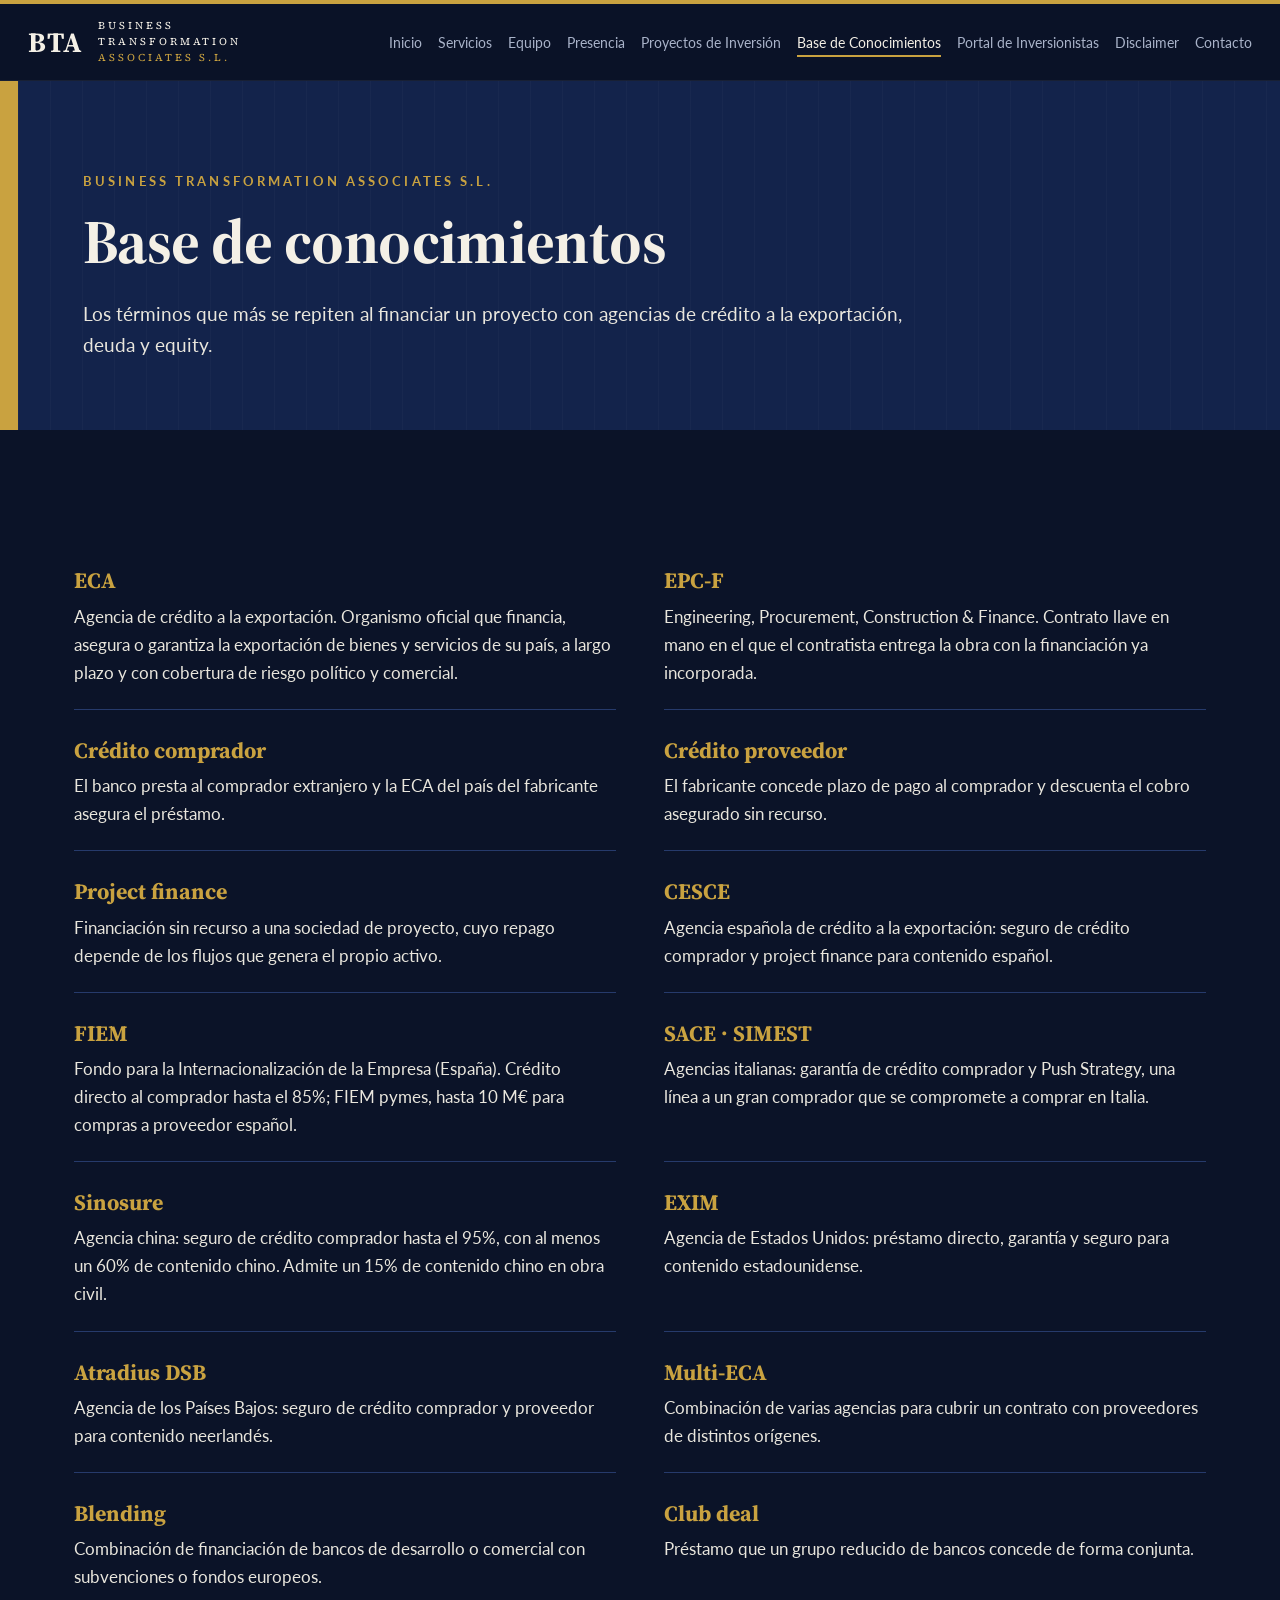
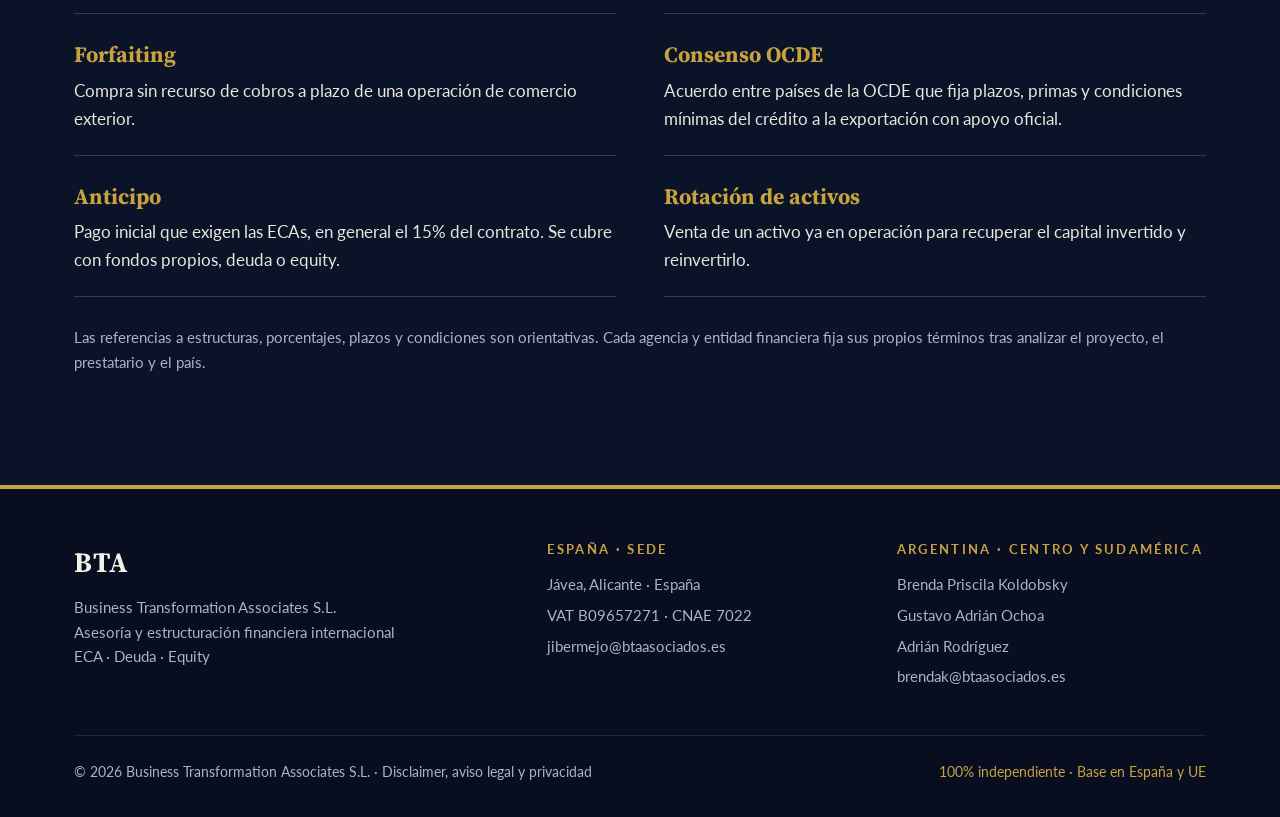
==== commit 78ef1f03: "Mails por región: jibermejo@ para Europa e internacional, brendak@ para Argentina administration@bta" ====
--- a/conocimientos.html
+++ b/conocimientos.html
@@ -90,14 +90,14 @@
       <ul>
         <li>Jávea, Alicante · España</li>
         <li>VAT B09657271 · CNAE 7022</li>
-        <li><a href="mailto:administration@bta-consulting.com">administration@bta-consulting.com</a></li>
+        <li><a href="mailto:jibermejo@btaasociados.es">jibermejo@btaasociados.es</a></li>
       </ul>
     </div>
     <div>
       <h4>Argentina · Centro y Sudamérica</h4>
       <ul>
         <li>Brenda Priscila Koldobsky</li>         <li>Gustavo Adrián Ochoa</li>         <li>Adrián Rodríguez</li>
-        <li><a href="contacto.html">Escribir a Argentina</a></li>
+        <li><a href="mailto:brendak@btaasociados.es">brendak@btaasociados.es</a></li>
       </ul>
     </div>
     <div class="pie-legal">
